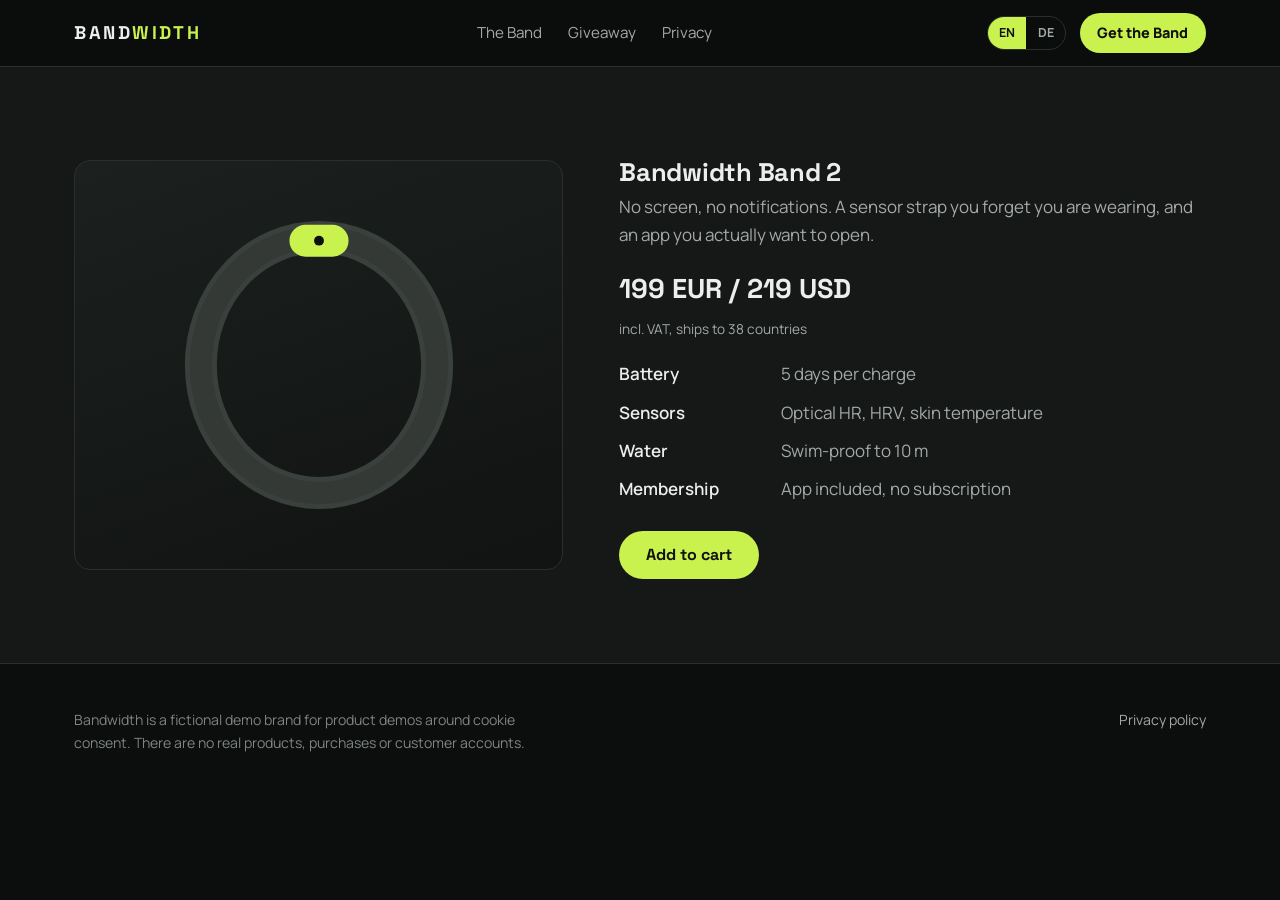
==== band.html @ fccbbcb8 "state: dirty Co-Authored-By: Claude Fable 5 <noreply@anthropic.com>" ====
<!doctype html>
<html lang="en">
<head>
<meta charset="utf-8">
<meta name="viewport" content="width=device-width, initial-scale=1">
<title>Bandwidth Band 2</title>
<meta name="description" content="Bandwidth Band 2: screenless sensor band for HRV, sleep and strain. Fictional demo brand.">
<link rel="preconnect" href="https://fonts.googleapis.com">
<link rel="preconnect" href="https://fonts.gstatic.com" crossorigin>
<link href="https://fonts.googleapis.com/css2?family=Space+Grotesk:wght@500;700&family=Manrope:wght@400;600;800&display=swap" rel="stylesheet">
<link rel="stylesheet" href="style.css">
<script src="i18n.js"></script>
<!-- Demo tracking: deliberately sets non-essential cookies WITHOUT consent (scan target) -->
<script src="tracking.js"></script>
</head>
<body>

<header>
  <div class="wrap nav">
    <a class="brand" href="index.html">BAND<b>WIDTH</b></a>
    <nav class="nav-links">
      <a href="band.html" data-i18n="nav.band">The Band</a>
      <a href="giveaway.html" data-i18n="nav.giveaway">Giveaway</a>
      <a href="privacy.html" data-i18n="nav.privacy">Privacy</a>
    </nav>
    <div class="nav-right">
      <div class="lang" role="group" aria-label="Language">
        <button type="button" data-lang="en" onclick="setLang('en')">EN</button>
        <button type="button" data-lang="de" onclick="setLang('de')">DE</button>
      </div>
      <a class="nav-cta" href="band.html" data-i18n="nav.cta">Get the Band</a>
    </div>
  </div>
</header>

<section class="product-band">
  <div class="wrap">
    <div class="device">
      <svg viewBox="0 0 260 260" role="img" aria-label="Bandwidth Band 2, a screenless sensor band">
        <ellipse cx="130" cy="130" rx="96" ry="104" fill="none" stroke="#3a403c" stroke-width="26"/>
        <ellipse cx="130" cy="130" rx="96" ry="104" fill="none" stroke="#20242237" stroke-width="18"/>
        <rect x="106" y="16" width="48" height="26" rx="13" fill="#c9f24f"/>
        <circle cx="130" cy="29" r="4" fill="#0c0e0d"/>
      </svg>
    </div>
    <div>
      <h2 data-i18n="prod.h2">Bandwidth Band 2</h2>
      <p data-i18n="prod.p">No screen, no notifications. A sensor strap you forget you are wearing, and an app you actually want to open.</p>
      <div class="price-row">
        <span class="price">199 EUR / 219 USD</span>
      </div>
      <p class="vat" data-i18n="prod.vat">incl. VAT, ships to 38 countries</p>
      <div class="spec-list">
        <div><b data-i18n="prod.s1b">Battery</b><span data-i18n="prod.s1">5 days per charge</span></div>
        <div><b data-i18n="prod.s2b">Sensors</b><span data-i18n="prod.s2">Optical HR, HRV, skin temperature</span></div>
        <div><b data-i18n="prod.s3b">Water</b><span data-i18n="prod.s3">Swim-proof to 10 m</span></div>
        <div><b data-i18n="prod.s4b">Membership</b><span data-i18n="prod.s4">App included, no subscription</span></div>
      </div>
      <button class="btn" onclick="document.cookie='bw_cart=band2;path=/;SameSite=Lax'; document.getElementById('cart-note').style.display='block';" data-i18n="prod.cart">Add to cart</button>
      <p class="cart-note" id="cart-note" data-i18n="prod.cartnote">In your cart (demo, there is no real checkout).</p>
    </div>
  </div>
</section>

<footer>
  <div class="wrap">
    <p class="demo-note" data-i18n="foot.demo">Bandwidth is a fictional demo brand for product demos around cookie consent. There are no real products, purchases or customer accounts.</p>
    <p><a href="privacy.html" data-i18n="foot.privacy">Privacy policy</a></p>
  </div>
</footer>

</body>
</html>
---- style.css ----
/* BANDWIDTH - fiktive Wearable-Brand für Consent-Demos. Dark-Theme bewusst fest, Akzent Lime. */
:root{
  --bg:#0c0e0d;
  --surface:#151817;
  --surface-2:#1c201e;
  --line:#2a2f2c;
  --text:#eceeed;
  --text-2:#a3aaa6;
  --lime:#c9f24f;
  --lime-deep:#a8d32e;
  --radius:16px;
  --display:"Space Grotesk","Manrope",system-ui,sans-serif;
  --body:"Manrope",system-ui,-apple-system,sans-serif;
}
*{box-sizing:border-box;margin:0}
html{scroll-behavior:smooth}
body{background:var(--bg);color:var(--text-2);font-family:var(--body);font-size:17px;line-height:1.65;-webkit-font-smoothing:antialiased}
img{max-width:100%;height:auto;display:block}
a{color:inherit;text-decoration:none}
h1,h2,h3{font-family:var(--display);color:var(--text);letter-spacing:-.01em}
::selection{background:var(--lime);color:#111}

.wrap{max-width:1180px;margin:0 auto;padding:0 24px}

/* Navigation */
header{position:sticky;top:0;z-index:20;background:rgba(12,14,13,.88);backdrop-filter:blur(10px);border-bottom:1px solid var(--line)}
.nav{display:flex;align-items:center;justify-content:space-between;height:66px;gap:16px}
.brand{font-family:var(--display);font-weight:700;font-size:1.15rem;letter-spacing:.14em;color:var(--text)}
.brand b{color:var(--lime);font-weight:700}
.nav-links{display:flex;gap:26px;font-size:.95rem}
.nav-links a:hover{color:var(--text)}
.nav-right{display:flex;align-items:center;gap:14px}
.lang{display:flex;border:1px solid var(--line);border-radius:999px;overflow:hidden;font-size:.78rem;font-weight:700}
.lang button{font:inherit;border:none;background:transparent;color:var(--text-2);padding:.35rem .7rem;cursor:pointer}
.lang button.on{background:var(--lime);color:#111}
.nav-cta{background:var(--lime);color:#111;padding:.5rem 1.1rem;border-radius:999px;font-weight:800;font-size:.9rem;transition:transform .15s ease}
.nav-cta:hover{background:var(--lime-deep)}
.nav-cta:active{transform:scale(.97)}
@media(max-width:760px){.nav-links{display:none}}

/* Hero */
.hero{background:radial-gradient(1100px 500px at 75% -10%,rgba(201,242,79,.14),transparent 60%),var(--bg)}
.hero-grid{display:grid;grid-template-columns:6fr 5fr;gap:56px;align-items:center;padding:76px 0 84px}
.hero h1{font-size:clamp(2.3rem,4.8vw,3.6rem);line-height:1.04;font-weight:700}
.hero h1 em{font-style:normal;color:var(--lime)}
.hero p{margin-top:18px;max-width:46ch}
.hero-ctas{margin-top:30px;display:flex;gap:14px;align-items:center}
.btn{display:inline-block;background:var(--lime);color:#111;padding:.85rem 1.7rem;border-radius:999px;font-weight:800;font-family:var(--display);border:none;font-size:1rem;cursor:pointer;transition:transform .15s ease,background .15s ease}
.btn:hover{background:var(--lime-deep)}
.btn:active{transform:scale(.98)}
.btn-ghost{background:transparent;color:var(--text);border:1.5px solid var(--line)}
.btn-ghost:hover{border-color:var(--text-2);background:transparent}
@media(max-width:860px){.hero-grid{grid-template-columns:1fr;padding:44px 0}}

/* Score-Ring (Bandwidth-Score als SVG) */
.score-card{background:var(--surface);border:1px solid var(--line);border-radius:var(--radius);padding:34px;display:grid;place-items:center}
.score-card svg{width:min(300px,70vw);height:auto}
.score-caption{margin-top:14px;font-size:.92rem;text-align:center}

/* Sektionen */
.section{padding:84px 0}
.section h2{font-size:clamp(1.6rem,3vw,2.2rem);margin-bottom:10px}
.section .sub{max-width:62ch;margin-bottom:40px}
.feature-grid{display:grid;grid-template-columns:repeat(3,1fr);gap:24px}
.feature{background:var(--surface);border:1px solid var(--line);border-radius:var(--radius);padding:26px 26px 28px}
.feature .num{font-family:var(--display);font-size:2rem;font-weight:700;color:var(--lime)}
.feature h3{font-size:1.08rem;margin:.5rem 0 .4rem}
@media(max-width:860px){.feature-grid{grid-template-columns:1fr}}

/* Produkt */
.product-band{background:var(--surface)}
.product-band .wrap{display:grid;grid-template-columns:5fr 6fr;gap:56px;align-items:center;padding-top:84px;padding-bottom:84px}
.device{background:linear-gradient(160deg,var(--surface-2),#101312);border:1px solid var(--line);border-radius:var(--radius);padding:44px;display:grid;place-items:center}
.device svg{width:min(320px,68vw);height:auto}
.price-row{display:flex;align-items:baseline;gap:14px;margin:18px 0 6px}
.price{font-family:var(--display);font-size:1.7rem;font-weight:700;color:var(--text)}
.vat{font-size:.85rem}
.spec-list{margin:20px 0 28px;display:grid;gap:10px}
.spec-list div{display:flex;gap:10px;align-items:baseline}
.spec-list b{color:var(--text);font-weight:600;min-width:9.5rem}
.cart-note{margin-top:14px;color:var(--lime);font-weight:700;display:none}
@media(max-width:860px){.product-band .wrap{grid-template-columns:1fr}}

/* Banner-Streifen (global) */
.globe{border-top:1px solid var(--line);border-bottom:1px solid var(--line);background:var(--bg)}
.globe .wrap{padding-top:22px;padding-bottom:22px;display:flex;justify-content:center;gap:34px;flex-wrap:wrap;font-size:.9rem}
.globe span b{color:var(--text);font-weight:700}

/* Formulare */
.formcard{background:var(--surface);border:1px solid var(--line);border-radius:var(--radius);padding:34px;max-width:640px}
.formcard h2{font-size:1.5rem}
.field{margin-top:18px}
.field label{display:block;font-size:.9rem;color:var(--text);font-weight:600;margin-bottom:6px}
.field input{width:100%;padding:.75rem 1rem;border-radius:10px;border:1.5px solid var(--line);background:var(--bg);color:var(--text);font:inherit}
.field input:focus{outline:2px solid var(--lime);outline-offset:1px}
.check{display:flex;gap:10px;margin-top:16px;font-size:.92rem;align-items:flex-start}
.check input{margin-top:4px;accent-color:var(--lime)}
.fineprint{margin-top:14px;font-size:.8rem;color:#7e847f}
.form-note{margin-top:14px;color:var(--lime);font-weight:700;display:none}

/* Newsletter-Streifen */
.newsletter{background:var(--surface)}
.newsletter .wrap{padding-top:64px;padding-bottom:64px;display:grid;grid-template-columns:1fr 1fr;gap:44px;align-items:start}
@media(max-width:860px){.newsletter .wrap{grid-template-columns:1fr}}

/* Privacy-Seite */
.legal{max-width:760px;padding:64px 0 90px}
.legal h1{font-size:2rem;margin-bottom:8px}
.legal .stand{font-size:.85rem;margin-bottom:34px}
.legal h2{font-size:1.12rem;margin:34px 0 8px}
.legal p{margin:.5rem 0}
.legal .upfront{background:var(--surface);border:1px solid var(--lime);border-radius:12px;padding:18px 20px;margin:22px 0}

/* Footer */
footer{border-top:1px solid var(--line);font-size:.88rem}
footer .wrap{padding-top:44px;padding-bottom:48px;display:flex;justify-content:space-between;gap:26px;flex-wrap:wrap}
footer a{color:var(--text-2)}
footer a:hover{color:var(--text)}
.demo-note{max-width:54ch;color:#7e847f}
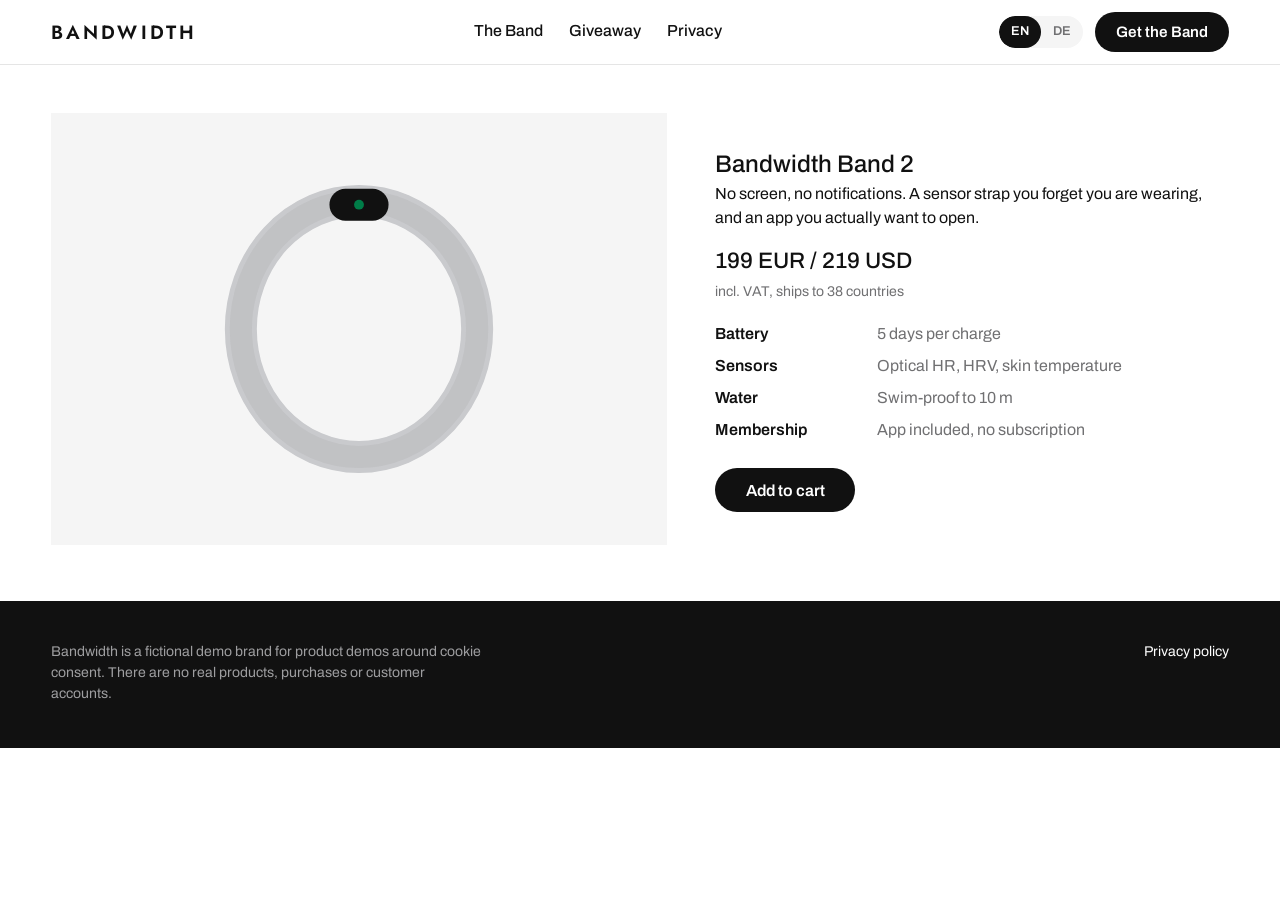
==== commit 764b6156: "state: dirty Co-Authored-By: Claude Fable 5 <noreply@anthropic.com>" ====
--- a/band.html
+++ b/band.html
@@ -7,7 +7,7 @@
 <meta name="description" content="Bandwidth Band 2: screenless sensor band for HRV, sleep and strain. Fictional demo brand.">
 <link rel="preconnect" href="https://fonts.googleapis.com">
 <link rel="preconnect" href="https://fonts.gstatic.com" crossorigin>
-<link href="https://fonts.googleapis.com/css2?family=Space+Grotesk:wght@500;700&family=Manrope:wght@400;600;800&display=swap" rel="stylesheet">
+<link href="https://fonts.googleapis.com/css2?family=Jost:wght@500;600&family=Archivo:wght@400;500;600&display=swap" rel="stylesheet">
 <link rel="stylesheet" href="style.css">
 <script src="i18n.js"></script>
 <!-- Demo tracking: deliberately sets non-essential cookies WITHOUT consent (scan target) -->
@@ -17,7 +17,7 @@
 
 <header>
   <div class="wrap nav">
-    <a class="brand" href="index.html">BAND<b>WIDTH</b></a>
+    <a class="brand" href="index.html">Bandwidth</a>
     <nav class="nav-links">
       <a href="band.html" data-i18n="nav.band">The Band</a>
       <a href="giveaway.html" data-i18n="nav.giveaway">Giveaway</a>
@@ -37,10 +37,10 @@
   <div class="wrap">
     <div class="device">
       <svg viewBox="0 0 260 260" role="img" aria-label="Bandwidth Band 2, a screenless sensor band">
-        <ellipse cx="130" cy="130" rx="96" ry="104" fill="none" stroke="#3a403c" stroke-width="26"/>
-        <ellipse cx="130" cy="130" rx="96" ry="104" fill="none" stroke="#20242237" stroke-width="18"/>
-        <rect x="106" y="16" width="48" height="26" rx="13" fill="#c9f24f"/>
-        <circle cx="130" cy="29" r="4" fill="#0c0e0d"/>
+        <ellipse cx="130" cy="130" rx="96" ry="104" fill="none" stroke="#c9cacd" stroke-width="26"/>
+        <ellipse cx="130" cy="130" rx="96" ry="104" fill="none" stroke="#9e9ea033" stroke-width="18"/>
+        <rect x="106" y="16" width="48" height="26" rx="13" fill="#111111"/>
+        <circle cx="130" cy="29" r="4" fill="#007d48"/>
       </svg>
     </div>
     <div>
--- a/style.css
+++ b/style.css
@@ -1,119 +1,131 @@
-/* BANDWIDTH - fiktive Wearable-Brand für Consent-Demos. Dark-Theme bewusst fest, Akzent Lime. */
+/* BANDWIDTH - fiktive Wearable-Brand für Consent-Demos.
+   Design-Sprache nach design/DESIGN.md (Nike-Analyse, getdesign.md):
+   Photography-first, Ink auf Canvas, eine Soft-Fläche, Pill-CTAs, Null-Radius-Karten,
+   keine Schatten, 8px-Grid, 48px-Sektionsrhythmus. Fonts: Jost (Futura-Erbe) + Archivo. */
 :root{
-  --bg:#0c0e0d;
-  --surface:#151817;
-  --surface-2:#1c201e;
-  --line:#2a2f2c;
-  --text:#eceeed;
-  --text-2:#a3aaa6;
-  --lime:#c9f24f;
-  --lime-deep:#a8d32e;
-  --radius:16px;
-  --display:"Space Grotesk","Manrope",system-ui,sans-serif;
-  --body:"Manrope",system-ui,-apple-system,sans-serif;
+  --ink:#111111;
+  --canvas:#ffffff;
+  --cloud:#f5f5f5;
+  --charcoal:#39393b;
+  --mute:#707072;
+  --stone:#9e9ea0;
+  --hairline:#cacacb;
+  --hairline-soft:#e5e5e5;
+  --success:#007d48;
+  --pill:9999px;
+  --display:"Jost","Archivo",system-ui,sans-serif;
+  --ui:"Archivo",system-ui,-apple-system,"Helvetica Neue",sans-serif;
 }
 *{box-sizing:border-box;margin:0}
 html{scroll-behavior:smooth}
-body{background:var(--bg);color:var(--text-2);font-family:var(--body);font-size:17px;line-height:1.65;-webkit-font-smoothing:antialiased}
+body{background:var(--canvas);color:var(--ink);font-family:var(--ui);font-size:16px;line-height:1.5;-webkit-font-smoothing:antialiased}
 img{max-width:100%;height:auto;display:block}
 a{color:inherit;text-decoration:none}
-h1,h2,h3{font-family:var(--display);color:var(--text);letter-spacing:-.01em}
-::selection{background:var(--lime);color:#111}
+h1,h2,h3{font-weight:500;letter-spacing:0}
+::selection{background:var(--ink);color:var(--canvas)}
 
-.wrap{max-width:1180px;margin:0 auto;padding:0 24px}
+.wrap{max-width:1440px;margin:0 auto;padding:0 clamp(24px,4vw,80px)}
 
-/* Navigation */
-header{position:sticky;top:0;z-index:20;background:rgba(12,14,13,.88);backdrop-filter:blur(10px);border-bottom:1px solid var(--line)}
-.nav{display:flex;align-items:center;justify-content:space-between;height:66px;gap:16px}
-.brand{font-family:var(--display);font-weight:700;font-size:1.15rem;letter-spacing:.14em;color:var(--text)}
-.brand b{color:var(--lime);font-weight:700}
-.nav-links{display:flex;gap:26px;font-size:.95rem}
-.nav-links a:hover{color:var(--text)}
-.nav-right{display:flex;align-items:center;gap:14px}
-.lang{display:flex;border:1px solid var(--line);border-radius:999px;overflow:hidden;font-size:.78rem;font-weight:700}
-.lang button{font:inherit;border:none;background:transparent;color:var(--text-2);padding:.35rem .7rem;cursor:pointer}
-.lang button.on{background:var(--lime);color:#111}
-.nav-cta{background:var(--lime);color:#111;padding:.5rem 1.1rem;border-radius:999px;font-weight:800;font-size:.9rem;transition:transform .15s ease}
-.nav-cta:hover{background:var(--lime-deep)}
-.nav-cta:active{transform:scale(.97)}
+/* Navigation: weiß, Hairline, einzeilig */
+header{position:sticky;top:0;z-index:20;background:var(--canvas);border-bottom:1px solid var(--hairline-soft)}
+.nav{display:flex;align-items:center;justify-content:space-between;height:64px;gap:16px}
+.brand{font-family:var(--display);font-weight:600;font-size:1.2rem;letter-spacing:.16em;color:var(--ink);text-transform:uppercase}
+.brand b{font-weight:600;color:var(--ink)}
+.nav-links{display:flex;gap:26px;font-size:1rem;font-weight:500}
+.nav-links a{padding:4px 0;border-bottom:2px solid transparent}
+.nav-links a:hover{border-bottom-color:var(--ink)}
+.nav-right{display:flex;align-items:center;gap:12px}
+.lang{display:flex;background:var(--cloud);border-radius:var(--pill);overflow:hidden;font-size:.8rem;font-weight:600}
+.lang button{font:inherit;border:none;background:transparent;color:var(--mute);padding:.4rem .75rem;cursor:pointer}
+.lang button.on{background:var(--ink);color:var(--canvas);border-radius:var(--pill)}
+.nav-cta{background:var(--ink);color:var(--canvas);padding:.55rem 1.3rem;border-radius:var(--pill);font-weight:600;font-size:.95rem}
+.nav-cta:hover{background:var(--charcoal)}
+.nav-cta:active{transform:scale(.98)}
 @media(max-width:760px){.nav-links{display:none}}
 
-/* Hero */
-.hero{background:radial-gradient(1100px 500px at 75% -10%,rgba(201,242,79,.14),transparent 60%),var(--bg)}
-.hero-grid{display:grid;grid-template-columns:6fr 5fr;gap:56px;align-items:center;padding:76px 0 84px}
-.hero h1{font-size:clamp(2.3rem,4.8vw,3.6rem);line-height:1.04;font-weight:700}
-.hero h1 em{font-style:normal;color:var(--lime)}
-.hero p{margin-top:18px;max-width:46ch}
-.hero-ctas{margin-top:30px;display:flex;gap:14px;align-items:center}
-.btn{display:inline-block;background:var(--lime);color:#111;padding:.85rem 1.7rem;border-radius:999px;font-weight:800;font-family:var(--display);border:none;font-size:1rem;cursor:pointer;transition:transform .15s ease,background .15s ease}
-.btn:hover{background:var(--lime-deep)}
+/* Campaign-Hero: Full-Bleed-Foto, Display-Typo eingebrannt */
+.campaign{position:relative;overflow:hidden;background:var(--ink)}
+.campaign img{width:100%;height:min(78vh,720px);object-fit:cover}
+.campaign::after{content:"";position:absolute;inset:0;background:linear-gradient(to top,rgba(0,0,0,.62) 0%,rgba(0,0,0,.25) 38%,rgba(0,0,0,.08) 60%,transparent 100%)}
+.campaign-copy{position:absolute;z-index:1;inset:auto 0 0 0;padding:0 clamp(24px,4vw,80px) clamp(32px,5vh,56px);max-width:1440px;margin:0 auto;color:var(--canvas)}
+.campaign h1{font-family:var(--display);font-weight:600;text-transform:uppercase;font-size:clamp(2.6rem,7.5vw,6rem);line-height:.9;letter-spacing:.005em}
+.campaign p{margin-top:14px;max-width:44ch;font-size:1.05rem;color:#f2f2f2}
+.hero-ctas{margin-top:22px;display:flex;gap:12px;flex-wrap:wrap}
+.btn{display:inline-block;background:var(--ink);color:var(--canvas);padding:.85rem 1.9rem;border-radius:var(--pill);font-weight:600;font-family:var(--ui);border:none;font-size:1rem;cursor:pointer}
+.btn:hover{background:var(--charcoal)}
 .btn:active{transform:scale(.98)}
-.btn-ghost{background:transparent;color:var(--text);border:1.5px solid var(--line)}
-.btn-ghost:hover{border-color:var(--text-2);background:transparent}
-@media(max-width:860px){.hero-grid{grid-template-columns:1fr;padding:44px 0}}
+.btn-onimage{background:var(--canvas);color:var(--ink)}
+.btn-onimage:hover{background:var(--cloud)}
 
-/* Score-Ring (Bandwidth-Score als SVG) */
-.score-card{background:var(--surface);border:1px solid var(--line);border-radius:var(--radius);padding:34px;display:grid;place-items:center}
-.score-card svg{width:min(300px,70vw);height:auto}
-.score-caption{margin-top:14px;font-size:.92rem;text-align:center}
+/* Global-Streifen */
+.globe{border-bottom:1px solid var(--hairline-soft)}
+.globe .wrap{padding-top:14px;padding-bottom:14px;display:flex;justify-content:center;gap:34px;flex-wrap:wrap;font-size:.9rem;font-weight:500;color:var(--mute)}
 
-/* Sektionen */
-.section{padding:84px 0}
-.section h2{font-size:clamp(1.6rem,3vw,2.2rem);margin-bottom:10px}
-.section .sub{max-width:62ch;margin-bottom:40px}
-.feature-grid{display:grid;grid-template-columns:repeat(3,1fr);gap:24px}
-.feature{background:var(--surface);border:1px solid var(--line);border-radius:var(--radius);padding:26px 26px 28px}
-.feature .num{font-family:var(--display);font-size:2rem;font-weight:700;color:var(--lime)}
-.feature h3{font-size:1.08rem;margin:.5rem 0 .4rem}
-@media(max-width:860px){.feature-grid{grid-template-columns:1fr}}
+/* Sektionen: 48px-Rhythmus, Headline direkt unter der Kante */
+.section{padding:48px 0 56px}
+.section h2{font-size:clamp(1.5rem,2.6vw,2rem);margin-bottom:6px}
+.section .sub{color:var(--mute);max-width:62ch;margin-bottom:24px}
 
-/* Produkt */
-.product-band{background:var(--surface)}
-.product-band .wrap{display:grid;grid-template-columns:5fr 6fr;gap:56px;align-items:center;padding-top:84px;padding-bottom:84px}
-.device{background:linear-gradient(160deg,var(--surface-2),#101312);border:1px solid var(--line);border-radius:var(--radius);padding:44px;display:grid;place-items:center}
-.device svg{width:min(320px,68vw);height:auto}
-.price-row{display:flex;align-items:baseline;gap:14px;margin:18px 0 6px}
-.price{font-family:var(--display);font-size:1.7rem;font-weight:700;color:var(--text)}
-.vat{font-size:.85rem}
-.spec-list{margin:20px 0 28px;display:grid;gap:10px}
+/* Editorial-Kacheln (Shop-by-Sport-Muster): Foto ist die Karte, Pill unten links */
+.tile-grid{display:grid;grid-template-columns:repeat(3,1fr);gap:8px}
+.tile{position:relative;overflow:hidden;background:var(--cloud)}
+.tile img{width:100%;aspect-ratio:4/5;object-fit:cover}
+.tile .pill-label{position:absolute;left:16px;bottom:16px;background:var(--canvas);color:var(--ink);padding:.5rem 1.2rem;border-radius:var(--pill);font-weight:600;font-size:.95rem}
+.tile-meta{padding:10px 2px 0;font-size:.95rem}
+.tile-meta p{color:var(--mute)}
+@media(max-width:860px){.tile-grid{grid-template-columns:1fr}}
+
+/* Score-Karte (App-Vorschau) auf Soft-Fläche */
+.score-strip{background:var(--cloud)}
+.score-strip .wrap{padding-top:48px;padding-bottom:56px;display:grid;grid-template-columns:1fr 1fr;gap:48px;align-items:center}
+.score-card{background:var(--canvas);padding:40px;display:grid;place-items:center;border:1px solid var(--hairline-soft)}
+.score-card svg{width:min(280px,64vw);height:auto}
+.score-caption{margin-top:12px;font-size:.92rem;color:var(--mute);text-align:center}
+@media(max-width:860px){.score-strip .wrap{grid-template-columns:1fr}}
+
+/* Produktseite: Foto/Render auf Soft-Fläche, Null-Radius */
+.product-band .wrap{display:grid;grid-template-columns:6fr 5fr;gap:48px;align-items:center;padding-top:48px;padding-bottom:56px}
+.device{background:var(--cloud);padding:56px;display:grid;place-items:center}
+.device svg{width:min(320px,66vw);height:auto}
+.price-row{display:flex;align-items:baseline;gap:14px;margin:14px 0 4px}
+.price{font-size:1.4rem;font-weight:500}
+.vat{font-size:.88rem;color:var(--mute)}
+.spec-list{margin:20px 0 26px;display:grid;gap:8px}
 .spec-list div{display:flex;gap:10px;align-items:baseline}
-.spec-list b{color:var(--text);font-weight:600;min-width:9.5rem}
-.cart-note{margin-top:14px;color:var(--lime);font-weight:700;display:none}
+.spec-list b{font-weight:600;min-width:9.5rem}
+.spec-list span{color:var(--mute)}
+.cart-note{margin-top:14px;color:var(--success);font-weight:600;display:none}
 @media(max-width:860px){.product-band .wrap{grid-template-columns:1fr}}
 
-/* Banner-Streifen (global) */
-.globe{border-top:1px solid var(--line);border-bottom:1px solid var(--line);background:var(--bg)}
-.globe .wrap{padding-top:22px;padding-bottom:22px;display:flex;justify-content:center;gap:34px;flex-wrap:wrap;font-size:.9rem}
-.globe span b{color:var(--text);font-weight:700}
+/* Formulare: Labels über Feldern, Pill-Submit */
+.formcard{background:var(--canvas);border:1px solid var(--hairline-soft);padding:32px;max-width:620px}
+.formcard h2{font-size:1.4rem}
+.field{margin-top:16px}
+.field label{display:block;font-size:.9rem;font-weight:600;margin-bottom:6px}
+.field input{width:100%;padding:.7rem 1rem;border-radius:8px;border:1.5px solid var(--hairline);background:var(--canvas);color:var(--ink);font:inherit}
+.field input:focus{outline:2px solid var(--ink);outline-offset:1px}
+.check{display:flex;gap:10px;margin-top:16px;font-size:.92rem;align-items:flex-start;color:var(--charcoal)}
+.check input{margin-top:3px;accent-color:var(--ink)}
+.fineprint{margin-top:12px;font-size:.8rem;color:var(--stone)}
+.form-note{margin-top:14px;color:var(--success);font-weight:600;display:none}
 
-/* Formulare */
-.formcard{background:var(--surface);border:1px solid var(--line);border-radius:var(--radius);padding:34px;max-width:640px}
-.formcard h2{font-size:1.5rem}
-.field{margin-top:18px}
-.field label{display:block;font-size:.9rem;color:var(--text);font-weight:600;margin-bottom:6px}
-.field input{width:100%;padding:.75rem 1rem;border-radius:10px;border:1.5px solid var(--line);background:var(--bg);color:var(--text);font:inherit}
-.field input:focus{outline:2px solid var(--lime);outline-offset:1px}
-.check{display:flex;gap:10px;margin-top:16px;font-size:.92rem;align-items:flex-start}
-.check input{margin-top:4px;accent-color:var(--lime)}
-.fineprint{margin-top:14px;font-size:.8rem;color:#7e847f}
-.form-note{margin-top:14px;color:var(--lime);font-weight:700;display:none}
-
-/* Newsletter-Streifen */
-.newsletter{background:var(--surface)}
-.newsletter .wrap{padding-top:64px;padding-bottom:64px;display:grid;grid-template-columns:1fr 1fr;gap:44px;align-items:start}
+/* Newsletter auf Soft-Fläche */
+.newsletter{background:var(--cloud)}
+.newsletter .wrap{padding-top:48px;padding-bottom:56px;display:grid;grid-template-columns:1fr 1fr;gap:44px;align-items:start}
+.newsletter h2{font-size:1.6rem}
+.newsletter p{color:var(--mute);margin-top:8px;max-width:44ch}
 @media(max-width:860px){.newsletter .wrap{grid-template-columns:1fr}}
 
 /* Privacy-Seite */
-.legal{max-width:760px;padding:64px 0 90px}
-.legal h1{font-size:2rem;margin-bottom:8px}
-.legal .stand{font-size:.85rem;margin-bottom:34px}
-.legal h2{font-size:1.12rem;margin:34px 0 8px}
-.legal p{margin:.5rem 0}
-.legal .upfront{background:var(--surface);border:1px solid var(--lime);border-radius:12px;padding:18px 20px;margin:22px 0}
+.legal{max-width:760px;padding:48px 0 80px}
+.legal h1{font-size:1.9rem;margin-bottom:6px}
+.legal .stand{font-size:.85rem;color:var(--mute);margin-bottom:30px}
+.legal h2{font-size:1.1rem;margin:30px 0 6px}
+.legal p{margin:.45rem 0;color:var(--charcoal)}
+.legal .upfront{background:var(--cloud);border-left:3px solid var(--ink);padding:16px 18px;margin:20px 0}
 
-/* Footer */
-footer{border-top:1px solid var(--line);font-size:.88rem}
-footer .wrap{padding-top:44px;padding-bottom:48px;display:flex;justify-content:space-between;gap:26px;flex-wrap:wrap}
-footer a{color:var(--text-2)}
-footer a:hover{color:var(--text)}
-.demo-note{max-width:54ch;color:#7e847f}
+/* Footer: Ink-Fläche wie das Nike-Footer-Muster */
+footer{background:var(--ink);color:var(--stone);font-size:.88rem}
+footer .wrap{padding-top:40px;padding-bottom:44px;display:flex;justify-content:space-between;gap:26px;flex-wrap:wrap}
+footer a{color:var(--canvas)}
+.demo-note{max-width:54ch}
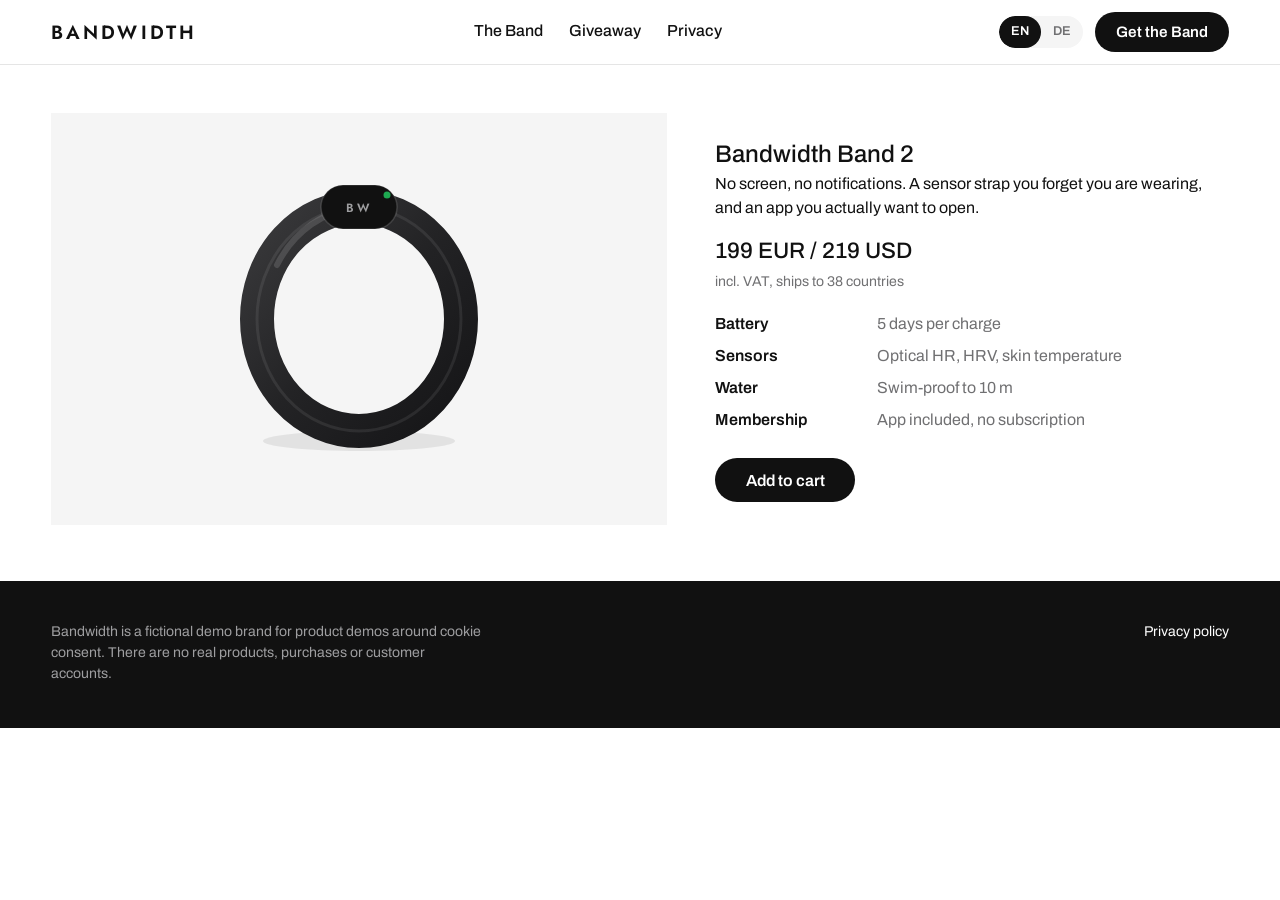
==== commit e728312e: "state: dirty Co-Authored-By: Claude Fable 5 <noreply@anthropic.com>" ====
--- a/band.html
+++ b/band.html
@@ -36,11 +36,22 @@
 <section class="product-band">
   <div class="wrap">
     <div class="device">
-      <svg viewBox="0 0 260 260" role="img" aria-label="Bandwidth Band 2, a screenless sensor band">
-        <ellipse cx="130" cy="130" rx="96" ry="104" fill="none" stroke="#c9cacd" stroke-width="26"/>
-        <ellipse cx="130" cy="130" rx="96" ry="104" fill="none" stroke="#9e9ea033" stroke-width="18"/>
-        <rect x="106" y="16" width="48" height="26" rx="13" fill="#111111"/>
-        <circle cx="130" cy="29" r="4" fill="#007d48"/>
+      <svg viewBox="0 0 320 300" role="img" aria-label="Bandwidth Band 2, a screenless fabric sensor band">
+        <defs>
+          <linearGradient id="strap" x1="0" y1="0" x2="1" y2="1">
+            <stop offset="0" stop-color="#3a3a3c"/>
+            <stop offset=".5" stop-color="#232325"/>
+            <stop offset="1" stop-color="#151517"/>
+          </linearGradient>
+        </defs>
+        <ellipse cx="160" cy="272" rx="96" ry="10" fill="#00000014"/>
+        <ellipse cx="160" cy="150" rx="102" ry="112" fill="none" stroke="url(#strap)" stroke-width="34"/>
+        <ellipse cx="160" cy="150" rx="102" ry="112" fill="none" stroke="#ffffff14" stroke-width="3"/>
+        <path d="M78 96 A102 112 0 0 1 160 38" fill="none" stroke="#ffffff22" stroke-width="6" stroke-linecap="round"/>
+        <rect x="122" y="16" width="76" height="44" rx="22" fill="#111111"/>
+        <rect x="122" y="16" width="76" height="44" rx="22" fill="none" stroke="#ffffff26" stroke-width="1.5"/>
+        <text x="160" y="43" text-anchor="middle" fill="#9e9ea0" font-family="Jost,sans-serif" font-size="12" font-weight="600" letter-spacing="3">BW</text>
+        <circle cx="188" cy="26" r="3.5" fill="#1eaa52"/>
       </svg>
     </div>
     <div>
--- a/style.css
+++ b/style.css
@@ -75,6 +75,18 @@
 .tile-meta p{color:var(--mute)}
 @media(max-width:860px){.tile-grid{grid-template-columns:1fr}}
 
+/* Hardware-Streifen: Produktkarten nach Nike-PLP-Muster (Null-Radius, Visual auf Soft-Fläche) */
+.hw-grid{display:grid;grid-template-columns:1fr 1fr;gap:8px}
+.hw-card{display:block}
+.hw-visual{background:var(--cloud);aspect-ratio:5/4;display:grid;place-items:center;padding:32px}
+.hw-visual svg{width:min(280px,60%);height:auto}
+.hw-card:hover .hw-visual{background:#efefef}
+.hw-meta{padding:12px 2px 0;font-size:.95rem}
+.hw-meta b{font-weight:600}
+.hw-meta p{color:var(--mute)}
+.hw-price{display:block;margin-top:4px;font-weight:600}
+@media(max-width:860px){.hw-grid{grid-template-columns:1fr}}
+
 /* Score-Karte (App-Vorschau) auf Soft-Fläche */
 .score-strip{background:var(--cloud)}
 .score-strip .wrap{padding-top:48px;padding-bottom:56px;display:grid;grid-template-columns:1fr 1fr;gap:48px;align-items:center}
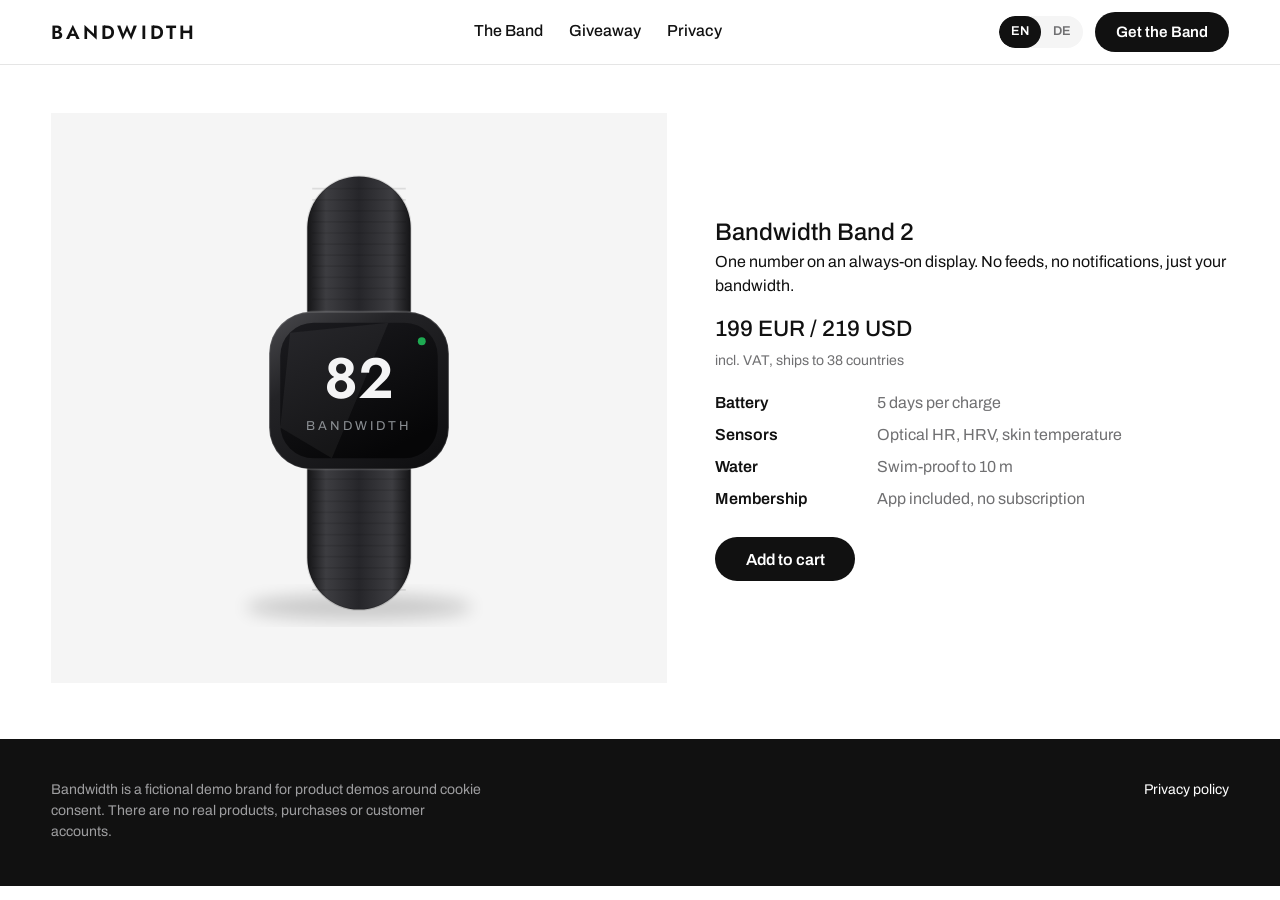
==== commit d8aee0ae: "state: dirty Co-Authored-By: Claude Fable 5 <noreply@anthropic.com>" ====
--- a/band.html
+++ b/band.html
@@ -36,23 +36,57 @@
 <section class="product-band">
   <div class="wrap">
     <div class="device">
-      <svg viewBox="0 0 320 300" role="img" aria-label="Bandwidth Band 2, a screenless fabric sensor band">
-        <defs>
-          <linearGradient id="strap" x1="0" y1="0" x2="1" y2="1">
-            <stop offset="0" stop-color="#3a3a3c"/>
-            <stop offset=".5" stop-color="#232325"/>
-            <stop offset="1" stop-color="#151517"/>
-          </linearGradient>
-        </defs>
-        <ellipse cx="160" cy="272" rx="96" ry="10" fill="#00000014"/>
-        <ellipse cx="160" cy="150" rx="102" ry="112" fill="none" stroke="url(#strap)" stroke-width="34"/>
-        <ellipse cx="160" cy="150" rx="102" ry="112" fill="none" stroke="#ffffff14" stroke-width="3"/>
-        <path d="M78 96 A102 112 0 0 1 160 38" fill="none" stroke="#ffffff22" stroke-width="6" stroke-linecap="round"/>
-        <rect x="122" y="16" width="76" height="44" rx="22" fill="#111111"/>
-        <rect x="122" y="16" width="76" height="44" rx="22" fill="none" stroke="#ffffff26" stroke-width="1.5"/>
-        <text x="160" y="43" text-anchor="middle" fill="#9e9ea0" font-family="Jost,sans-serif" font-size="12" font-weight="600" letter-spacing="3">BW</text>
-        <circle cx="188" cy="26" r="3.5" fill="#1eaa52"/>
-      </svg>
+      <svg viewBox="0 0 260 372" role="img" aria-label="Bandwidth Band 2 fitness band, front view">
+    <defs>
+      <linearGradient id="strapvBP" x1="0" y1="0" x2="1" y2="0">
+        <stop offset="0" stop-color="#141416"/><stop offset=".18" stop-color="#3d3d41"/>
+        <stop offset=".5" stop-color="#26262a"/><stop offset=".82" stop-color="#3d3d41"/>
+        <stop offset="1" stop-color="#141416"/>
+      </linearGradient>
+      <linearGradient id="caseBP" x1="0" y1="0" x2=".8" y2="1">
+        <stop offset="0" stop-color="#4a4a4e"/><stop offset=".35" stop-color="#232326"/><stop offset="1" stop-color="#101012"/>
+      </linearGradient>
+      <linearGradient id="glassBP" x1="0" y1="0" x2=".6" y2="1">
+        <stop offset="0" stop-color="#1b1b1f"/><stop offset="1" stop-color="#060607"/>
+      </linearGradient>
+      <filter id="softBP" x="-40%" y="-40%" width="180%" height="180%">
+        <feGaussianBlur stdDeviation="7"/>
+      </filter>
+    </defs>
+    <ellipse cx="130" cy="356" rx="92" ry="10" fill="#000000" opacity=".18" filter="url(#softBP)"/>
+    <rect x="88" y="6" width="84" height="352" rx="42" fill="url(#strapvBP)"/>
+    <rect x="88" y="6" width="84" height="352" rx="42" fill="none" stroke="#00000022" stroke-width="1.5"/>
+    <line x1="92" y1="16" x2="168" y2="16" stroke="#000000" stroke-opacity=".10" stroke-width="1.4"/>
+<line x1="92" y1="25" x2="168" y2="25" stroke="#000000" stroke-opacity=".10" stroke-width="1.4"/>
+<line x1="92" y1="34" x2="168" y2="34" stroke="#000000" stroke-opacity=".10" stroke-width="1.4"/>
+<line x1="92" y1="43" x2="168" y2="43" stroke="#000000" stroke-opacity=".10" stroke-width="1.4"/>
+<line x1="92" y1="52" x2="168" y2="52" stroke="#000000" stroke-opacity=".10" stroke-width="1.4"/>
+<line x1="92" y1="61" x2="168" y2="61" stroke="#000000" stroke-opacity=".10" stroke-width="1.4"/>
+<line x1="92" y1="70" x2="168" y2="70" stroke="#000000" stroke-opacity=".10" stroke-width="1.4"/>
+<line x1="92" y1="79" x2="168" y2="79" stroke="#000000" stroke-opacity=".10" stroke-width="1.4"/>
+<line x1="92" y1="88" x2="168" y2="88" stroke="#000000" stroke-opacity=".10" stroke-width="1.4"/>
+<line x1="92" y1="97" x2="168" y2="97" stroke="#000000" stroke-opacity=".10" stroke-width="1.4"/>
+<line x1="92" y1="106" x2="168" y2="106" stroke="#000000" stroke-opacity=".10" stroke-width="1.4"/>
+<line x1="92" y1="252" x2="168" y2="252" stroke="#000000" stroke-opacity=".10" stroke-width="1.4"/>
+<line x1="92" y1="261" x2="168" y2="261" stroke="#000000" stroke-opacity=".10" stroke-width="1.4"/>
+<line x1="92" y1="270" x2="168" y2="270" stroke="#000000" stroke-opacity=".10" stroke-width="1.4"/>
+<line x1="92" y1="279" x2="168" y2="279" stroke="#000000" stroke-opacity=".10" stroke-width="1.4"/>
+<line x1="92" y1="288" x2="168" y2="288" stroke="#000000" stroke-opacity=".10" stroke-width="1.4"/>
+<line x1="92" y1="297" x2="168" y2="297" stroke="#000000" stroke-opacity=".10" stroke-width="1.4"/>
+<line x1="92" y1="306" x2="168" y2="306" stroke="#000000" stroke-opacity=".10" stroke-width="1.4"/>
+<line x1="92" y1="315" x2="168" y2="315" stroke="#000000" stroke-opacity=".10" stroke-width="1.4"/>
+<line x1="92" y1="324" x2="168" y2="324" stroke="#000000" stroke-opacity=".10" stroke-width="1.4"/>
+<line x1="92" y1="333" x2="168" y2="333" stroke="#000000" stroke-opacity=".10" stroke-width="1.4"/>
+<line x1="92" y1="342" x2="168" y2="342" stroke="#000000" stroke-opacity=".10" stroke-width="1.4"/>
+    
+    <rect x="57" y="116" width="146" height="128" rx="34" fill="url(#caseBP)"/>
+    <rect x="57" y="116" width="146" height="128" rx="34" fill="none" stroke="#ffffff2a" stroke-width="1.5"/>
+    <rect x="66" y="125" width="128" height="110" rx="27" fill="url(#glassBP)"/>
+    <path d="M74 133 L154 125 L108 235 L66 210 Z" fill="#ffffff" opacity=".05"/>
+    <text x="130" y="186" text-anchor="middle" fill="#f4f4f5" font-family="Jost,sans-serif" font-size="46" font-weight="600">82</text>
+    <text x="130" y="212" text-anchor="middle" fill="#8b8f93" font-family="Archivo,sans-serif" font-size="10.5" letter-spacing="2.5">BANDWIDTH</text>
+    <circle cx="181" cy="140" r="3.2" fill="#1eaa52"/>
+  </svg>
     </div>
     <div>
       <h2 data-i18n="prod.h2">Bandwidth Band 2</h2>
--- a/style.css
+++ b/style.css
@@ -47,7 +47,10 @@
 .campaign{position:relative;overflow:hidden;background:var(--ink)}
 .campaign img{width:100%;height:min(78vh,720px);object-fit:cover}
 .campaign::after{content:"";position:absolute;inset:0;background:linear-gradient(to top,rgba(0,0,0,.62) 0%,rgba(0,0,0,.25) 38%,rgba(0,0,0,.08) 60%,transparent 100%)}
-.campaign-copy{position:absolute;z-index:1;inset:auto 0 0 0;padding:0 clamp(24px,4vw,80px) clamp(32px,5vh,56px);max-width:1440px;margin:0 auto;color:var(--canvas)}
+.campaign-device{position:absolute;z-index:1;right:clamp(20px,9vw,180px);bottom:-34px;width:clamp(230px,21vw,330px);transform:rotate(-4deg);filter:drop-shadow(0 30px 50px rgba(0,0,0,.45))}
+.campaign-device svg{width:100%;height:auto}
+@media(max-width:860px){.campaign-device{display:none}}
+.campaign-copy{position:absolute;z-index:2;inset:auto 0 0 0;padding:0 clamp(24px,4vw,80px) clamp(32px,5vh,56px);max-width:1440px;margin:0 auto;color:var(--canvas)}
 .campaign h1{font-family:var(--display);font-weight:600;text-transform:uppercase;font-size:clamp(2.6rem,7.5vw,6rem);line-height:.9;letter-spacing:.005em}
 .campaign p{margin-top:14px;max-width:44ch;font-size:1.05rem;color:#f2f2f2}
 .hero-ctas{margin-top:22px;display:flex;gap:12px;flex-wrap:wrap}
@@ -70,22 +73,25 @@
 .tile-grid{display:grid;grid-template-columns:repeat(3,1fr);gap:8px}
 .tile{position:relative;overflow:hidden;background:var(--cloud)}
 .tile img{width:100%;aspect-ratio:4/5;object-fit:cover}
+.tile-metric{border:1px solid var(--hairline-soft)}
+.tile-metric svg{width:100%;height:auto;display:block}
 .tile .pill-label{position:absolute;left:16px;bottom:16px;background:var(--canvas);color:var(--ink);padding:.5rem 1.2rem;border-radius:var(--pill);font-weight:600;font-size:.95rem}
 .tile-meta{padding:10px 2px 0;font-size:.95rem}
 .tile-meta p{color:var(--mute)}
 @media(max-width:860px){.tile-grid{grid-template-columns:1fr}}
 
 /* Hardware-Streifen: Produktkarten nach Nike-PLP-Muster (Null-Radius, Visual auf Soft-Fläche) */
-.hw-grid{display:grid;grid-template-columns:1fr 1fr;gap:8px}
+.hw-grid{display:grid;grid-template-columns:repeat(4,1fr);gap:8px}
 .hw-card{display:block}
-.hw-visual{background:var(--cloud);aspect-ratio:5/4;display:grid;place-items:center;padding:32px}
-.hw-visual svg{width:min(280px,60%);height:auto}
+.hw-visual{background:var(--cloud);aspect-ratio:1/1;display:grid;place-items:center;padding:20px}
+.hw-visual svg{width:68%;height:auto}
 .hw-card:hover .hw-visual{background:#efefef}
 .hw-meta{padding:12px 2px 0;font-size:.95rem}
 .hw-meta b{font-weight:600}
 .hw-meta p{color:var(--mute)}
 .hw-price{display:block;margin-top:4px;font-weight:600}
-@media(max-width:860px){.hw-grid{grid-template-columns:1fr}}
+@media(max-width:1023px){.hw-grid{grid-template-columns:repeat(2,1fr)}}
+@media(max-width:599px){.hw-grid{grid-template-columns:1fr}}
 
 /* Score-Karte (App-Vorschau) auf Soft-Fläche */
 .score-strip{background:var(--cloud)}
